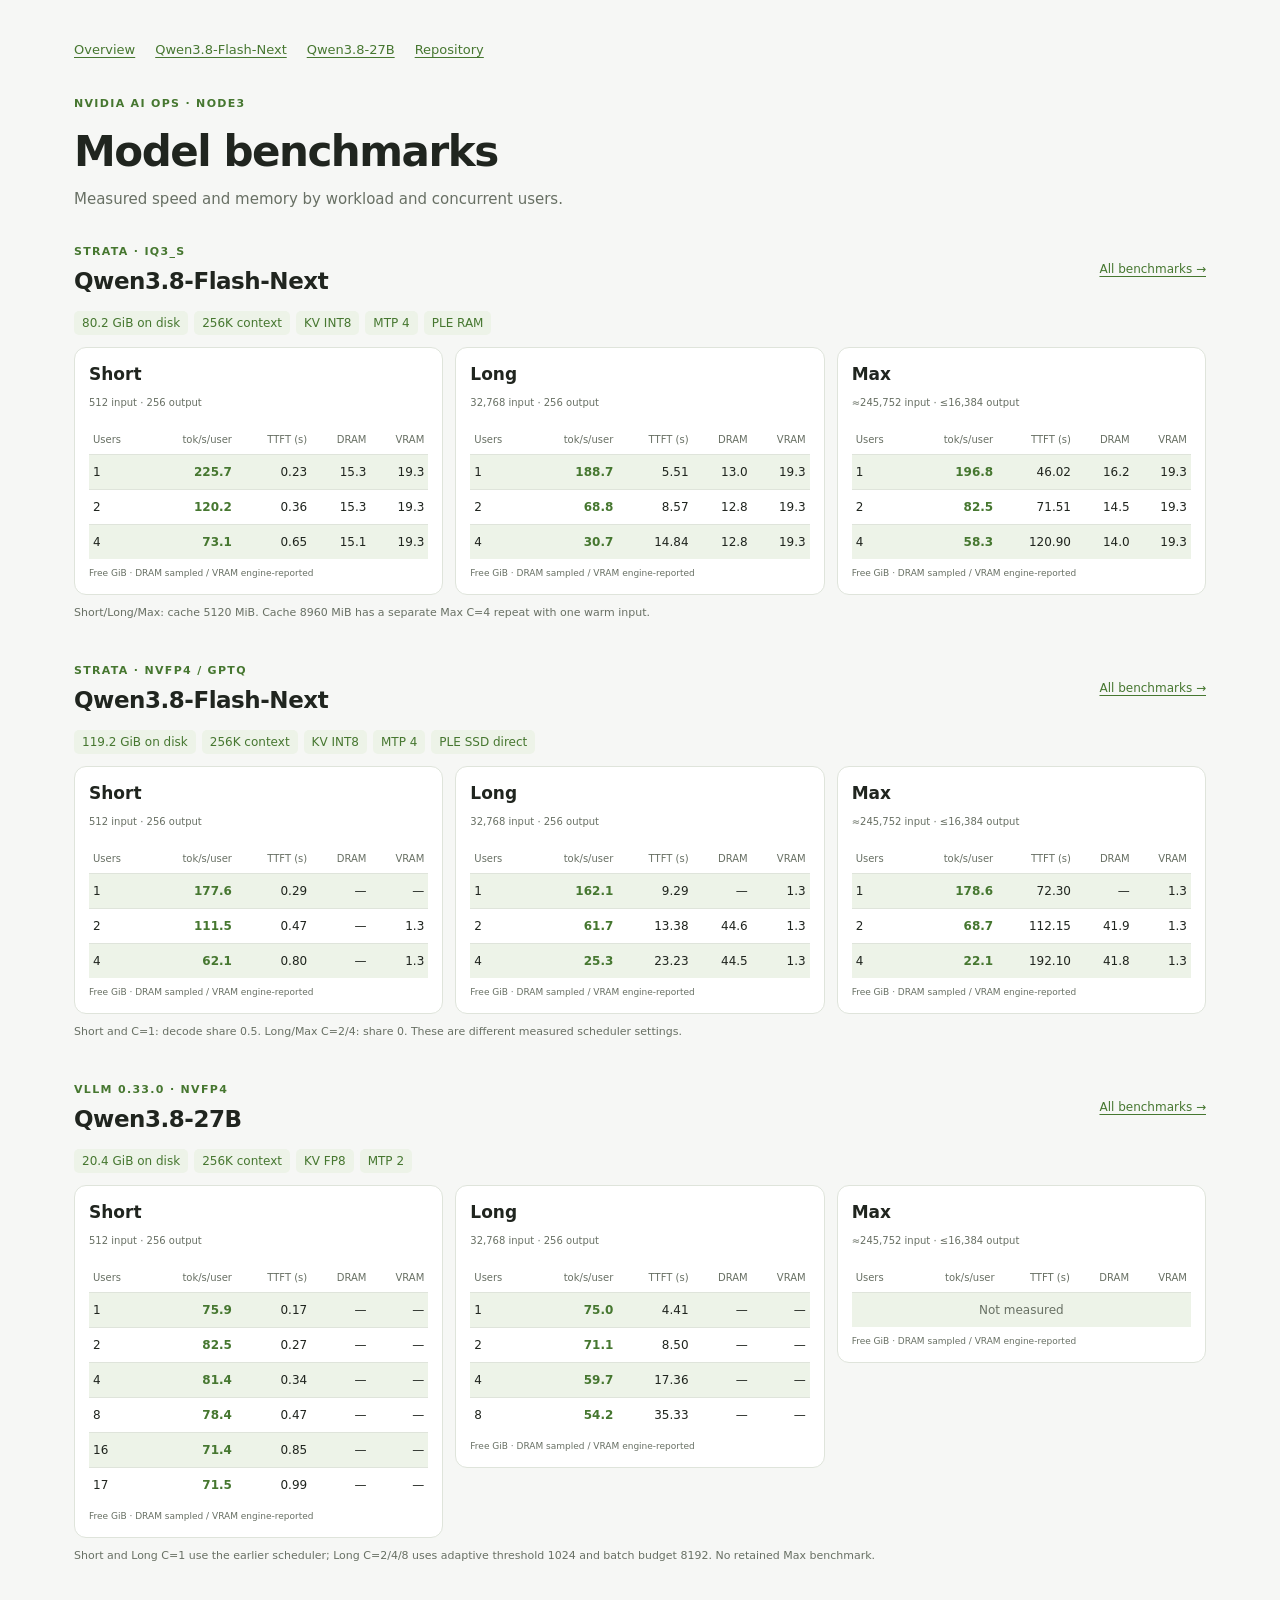
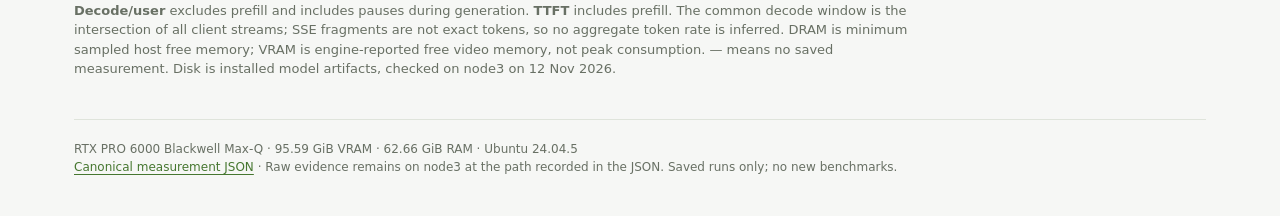
==== reports/index.html @ 9e2b3876 "Add inference profiles and model benchmark reports" ====
<!doctype html>
<html lang="en">
<head>
<meta charset="utf-8">
<meta name="viewport" content="width=device-width, initial-scale=1">
<title>Model benchmarks · NVIDIA AI Ops</title>
<link rel="stylesheet" href="report.css?v=cards-row">
<script src="report.js?v=vram-label" defer>
</script>
</head>
<body data-model="">
<main>
<nav>
<a href="index.html">Overview</a>
<a href="qwen38-flash-next.html">Qwen3.8-Flash-Next</a>
<a href="qwen38-27b.html">Qwen3.8-27B</a>
<a href="https://github.com/romancone/nvidia-ai-ops">Repository</a>
</nav>
<p class="eyebrow">NVIDIA AI Ops · node3</p>
<h1>Model benchmarks</h1>
<p class="muted">Measured speed and memory by workload and concurrent users.</p>

<div id="cards" class="cards">
</div>
<p id="loading" class="muted">Loading saved measurements…</p>
<p class="legend">
<strong>Decode/user</strong> excludes prefill and includes pauses during generation. <strong>TTFT</strong> includes prefill. The common decode window is the intersection of all client streams; SSE fragments are not exact tokens, so no aggregate token rate is inferred. DRAM is minimum sampled host free memory; VRAM is engine-reported free video memory, not peak consumption. — means no saved measurement. Disk is installed model artifacts, checked on node3 on 12 Nov 2026.</p>
<footer class="foot"><span data-hardware></span><br>
<a href="../evaluation/benchmark-data.json">Canonical measurement JSON</a> · Raw evidence remains on node3 at the path recorded in the JSON. Saved runs only; no new benchmarks.</footer>
</main>
</body>
</html>
---- reports/report.css ----
:root {
  color-scheme:light dark;
  --bg:#f6f7f5;
  --panel:#fff;
  --text:#20251f;
  --muted:#687064;
  --line:#dfe4db;
  --accent:#467730;
  --soft:#edf3e8
}

@media(prefers-color-scheme:dark) {
  :root {
  --bg:#151914;
  --panel:#1d231c;
  --text:#eef2ea;
  --muted:#a5afa0;
  --line:#343e30;
  --accent:#b2d797;
  --soft:#293724
}

}

* {
  box-sizing:border-box
}
body {
  margin:0;
  background:var(--bg);
  color:var(--text);
  font:15px/1.5 system-ui,sans-serif
}
main {
  max-width:1180px;
  margin:auto;
  padding:40px 24px
}
a {
  color:var(--accent);
  text-underline-offset:3px
}
nav {
  display:flex;
  gap:20px;
  flex-wrap:wrap;
  margin-bottom:36px;
  font-size:13px
}
h1 {
  font-size:clamp(28px,4vw,42px);
  line-height:1.15;
  letter-spacing:-.035em;
  margin:0 0 12px
}
h2 {
  font-size:24px;
  letter-spacing:-.02em;
  margin:32px 0 12px
}
h3 {
  font-size:20px;
  margin:6px 0 12px
}
p {
  margin:8px 0 16px
}
.muted,.note {
  color:var(--muted)
}
.eyebrow {
  text-transform:uppercase;
  letter-spacing:.12em;
  font-size:11px;
  font-weight:700;
  color:var(--accent)
}
.toolbar {
  display:flex;
  flex-wrap:wrap;
  gap:16px;
  align-items:center;
  margin:30px 0 20px
}
.seg {
  display:inline-flex;
  border:1px solid var(--line);
  padding:3px;
  border-radius:10px;
  gap:3px
}
.seg button {
  font:inherit;
  font-size:13px;
  border:0;
  border-radius:7px;
  padding:7px 17px;
  background:transparent;
  color:var(--muted);
  cursor:pointer
}
.seg button[aria-pressed=true] {
  background:var(--soft);
  color:var(--accent);
  font-weight:650
}
.cards {
  display:grid;
  grid-template-columns:repeat(3,minmax(0,1fr));
  gap:16px
}
.card,section.panel {
  padding:24px;
  background:var(--panel);
  border:1px solid var(--line);
  border-radius:16px
}
.card h2 {
  font-size:21px;
  margin:8px 0 4px
}
.chips {
  display:flex;
  gap:6px;
  flex-wrap:wrap;
  margin:16px 0
}
.chip {
  padding:3px 8px;
  border-radius:5px;
  background:var(--soft);
  color:var(--accent);
  font-size:12px;
  white-space:nowrap
}
table {
  border-collapse:collapse;
  width:100%;
  font-variant-numeric:tabular-nums
}
th,td {
  text-align:right;
  padding:10px 8px;
  border-bottom:1px solid var(--line);
  white-space:nowrap
}
th {
  font-size:11px;
  font-weight:600;
  color:var(--muted)
}
th:first-child,td:first-child {
  text-align:left
}
td {
  font-size:14px
}
tbody tr:last-child td {
  border-bottom:0
}
.card td {
  font-size:19px
}
.card td:first-child {
  font-size:14px
}
.card .note {
  font-size:12px;
  min-height:72px;
  margin-top:16px
}
.card footer {
  margin-top:18px;
  font-size:13px
}
.table-wrap {
  overflow-x:auto
}
.caption {
  font-size:12px;
  color:var(--muted);
  margin:12px 0 0
}
.legend {
  max-width:850px;
  margin:26px 0;
  font-size:13px;
  color:var(--muted)
}
details {
  border-top:1px solid var(--line);
  padding:16px 0
}
summary {
  cursor:pointer;
  font-weight:600
}
pre {
  white-space:pre-wrap;
  overflow-wrap:anywhere;
  background:var(--soft);
  padding:16px;
  border-radius:8px;
  font-size:13px
}
img {
  max-width:320px;
  width:100%;
  border-radius:8px
}
code {
  overflow-wrap:anywhere;
  font-size:12px
}
.notice {
  padding:14px 18px;
  background:var(--soft);
  border-radius:10px;
  font-size:13px;
  margin:20px 0
}
.panel {
  margin:24px 0
}
.badge {
  color:var(--accent);
  font-size:12px
}
.empty {
  color:var(--muted);
  padding:24px 0
}
.foot {
  margin-top:40px;
  padding-top:20px;
  border-top:1px solid var(--line);
  font-size:12px;
  color:var(--muted)
}
@media(max-width:900px) {
  .cards {
  grid-template-columns:1fr
}
.card .note {
  min-height:0
}
.card {
  padding:20px
}

}
@media(max-width:500px) {
  main {
  padding:24px 16px
}
nav {
  gap:12px;
  margin-bottom:24px
}
section.panel {
  padding:16px
}
.seg button {
  padding:7px 12px
}

}

.filter-label {
  display: block;
  margin-bottom: 6px;
  color: var(--muted);
  font-size: 12px;
}
[hidden] { display: none !important; }

#cards { display:block }
.model-group { margin:28px 0 36px }
.model-heading { display:flex; justify-content:space-between; align-items:center; gap:12px }
.model-heading h2 { margin:3px 0 0; font-size:23px }
.model-heading a { font-size:12px; white-space:nowrap }
.model-group .chips { margin:12px 0 }
.workload-cards { display:grid; grid-template-columns:repeat(3,minmax(0,1fr)); gap:12px; align-items:start }
.workload-cards .card { padding:14px; border-radius:12px }
.workload-heading h3 { font-size:17px; margin:0 0 3px }
.budget { font-size:10px; color:var(--muted) }
.card-table { margin:12px 0 8px }
.card-table th { font-size:10px; padding:7px 4px; font-weight:500 }
.card-table td,.card-table td:first-child { font-size:12px; padding:8px 4px }
.card-table .speed { font-weight:650; color:var(--accent) }
.card-table tbody tr:nth-child(odd) { background:var(--soft) }
.card-table .unmeasured { text-align:center; color:var(--muted); padding:18px 4px }
.memory-label { font-size:9px; color:var(--muted); margin:0 }
.model-group > .note { font-size:11px; margin:10px 0 0 }
@media(max-width:1000px) { .workload-cards { gap:8px; grid-template-columns:repeat(3,minmax(215px,1fr)); overflow-x:auto } .workload-cards .card { padding:10px 8px } .card-table th { font-size:9px; padding:6px 2px } .card-table td,.card-table td:first-child { font-size:11px; padding:7px 2px } }
@media(max-width:500px) { .model-heading { align-items:flex-start; flex-direction:column; gap:6px } }
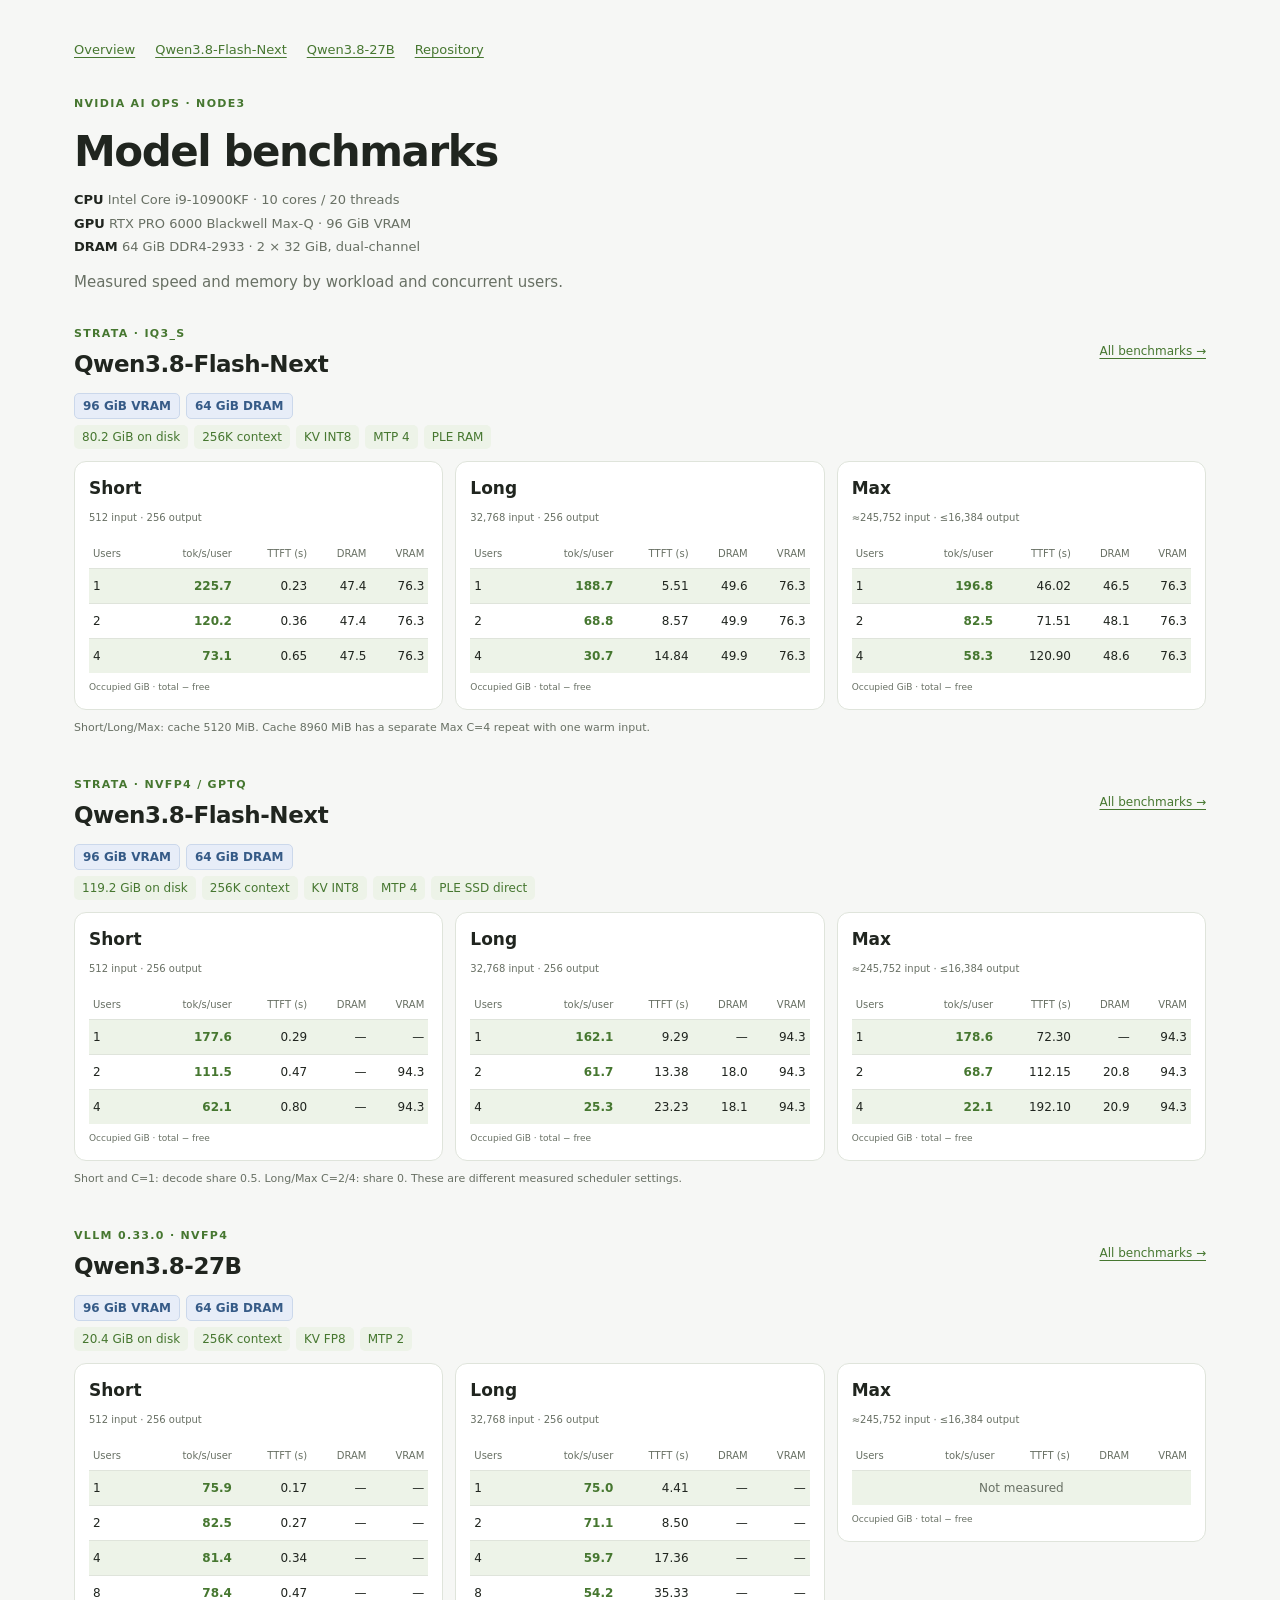
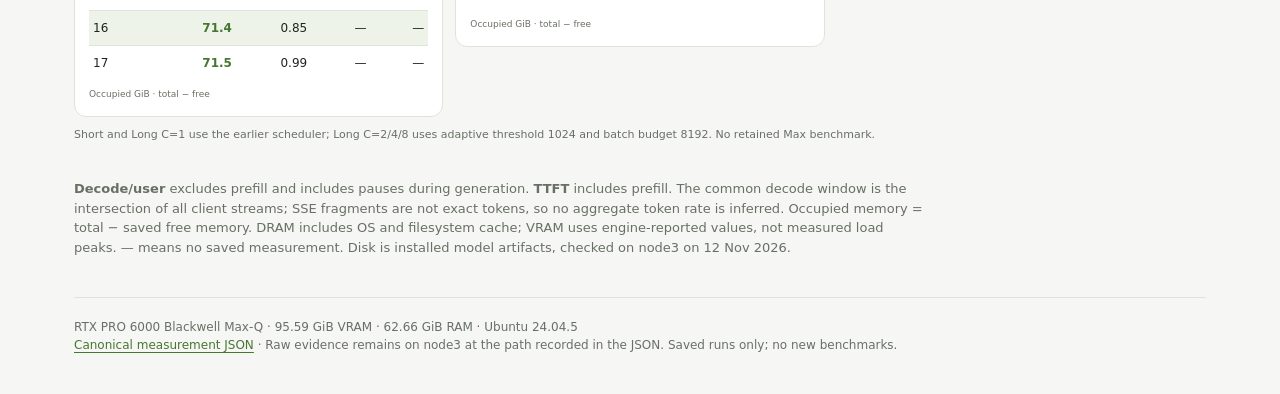
==== commit 034f94ca: "Configure report Pages deployment and document platform memory" ====
--- a/reports/index.html
+++ b/reports/index.html
@@ -4,8 +4,8 @@
 <meta charset="utf-8">
 <meta name="viewport" content="width=device-width, initial-scale=1">
 <title>Model benchmarks · NVIDIA AI Ops</title>
-<link rel="stylesheet" href="report.css?v=cards-row">
-<script src="report.js?v=vram-label" defer>
+<link rel="stylesheet" href="report.css?v=occupied">
+<script src="report.js?v=occupied" defer>
 </script>
 </head>
 <body data-model="">
@@ -18,13 +18,14 @@
 </nav>
 <p class="eyebrow">NVIDIA AI Ops · node3</p>
 <h1>Model benchmarks</h1>
+<div class="platform" data-platform aria-label="Benchmark hardware"></div>
 <p class="muted">Measured speed and memory by workload and concurrent users.</p>
 
 <div id="cards" class="cards">
 </div>
 <p id="loading" class="muted">Loading saved measurements…</p>
 <p class="legend">
-<strong>Decode/user</strong> excludes prefill and includes pauses during generation. <strong>TTFT</strong> includes prefill. The common decode window is the intersection of all client streams; SSE fragments are not exact tokens, so no aggregate token rate is inferred. DRAM is minimum sampled host free memory; VRAM is engine-reported free video memory, not peak consumption. — means no saved measurement. Disk is installed model artifacts, checked on node3 on 12 Nov 2026.</p>
+<strong>Decode/user</strong> excludes prefill and includes pauses during generation. <strong>TTFT</strong> includes prefill. The common decode window is the intersection of all client streams; SSE fragments are not exact tokens, so no aggregate token rate is inferred. Occupied memory = total − saved free memory. DRAM includes OS and filesystem cache; VRAM uses engine-reported values, not measured load peaks. — means no saved measurement. Disk is installed model artifacts, checked on node3 on 12 Nov 2026.</p>
 <footer class="foot"><span data-hardware></span><br>
 <a href="../evaluation/benchmark-data.json">Canonical measurement JSON</a> · Raw evidence remains on node3 at the path recorded in the JSON. Saved runs only; no new benchmarks.</footer>
 </main>
--- a/reports/report.css
+++ b/reports/report.css
@@ -294,3 +294,10 @@
 .model-group > .note { font-size:11px; margin:10px 0 0 }
 @media(max-width:1000px) { .workload-cards { gap:8px; grid-template-columns:repeat(3,minmax(215px,1fr)); overflow-x:auto } .workload-cards .card { padding:10px 8px } .card-table th { font-size:9px; padding:6px 2px } .card-table td,.card-table td:first-child { font-size:11px; padding:7px 2px } }
 @media(max-width:500px) { .model-heading { align-items:flex-start; flex-direction:column; gap:6px } }
+
+.hardware-chip { background:#e7edf8; color:#365b87; border:1px solid #cbd8eb; font-weight:600 }
+.platform { display:grid; gap:4px; margin:14px 0; font-size:13px; color:var(--muted) }
+.platform strong { color:var(--text); font-weight:600 }
+.model-group .hardware-row { margin-bottom:6px }
+.hardware-row + .chips { margin-top:0 }
+@media(prefers-color-scheme:dark) { .hardware-chip { background:#243348; color:#b4cff2; border-color:#3c526f } }
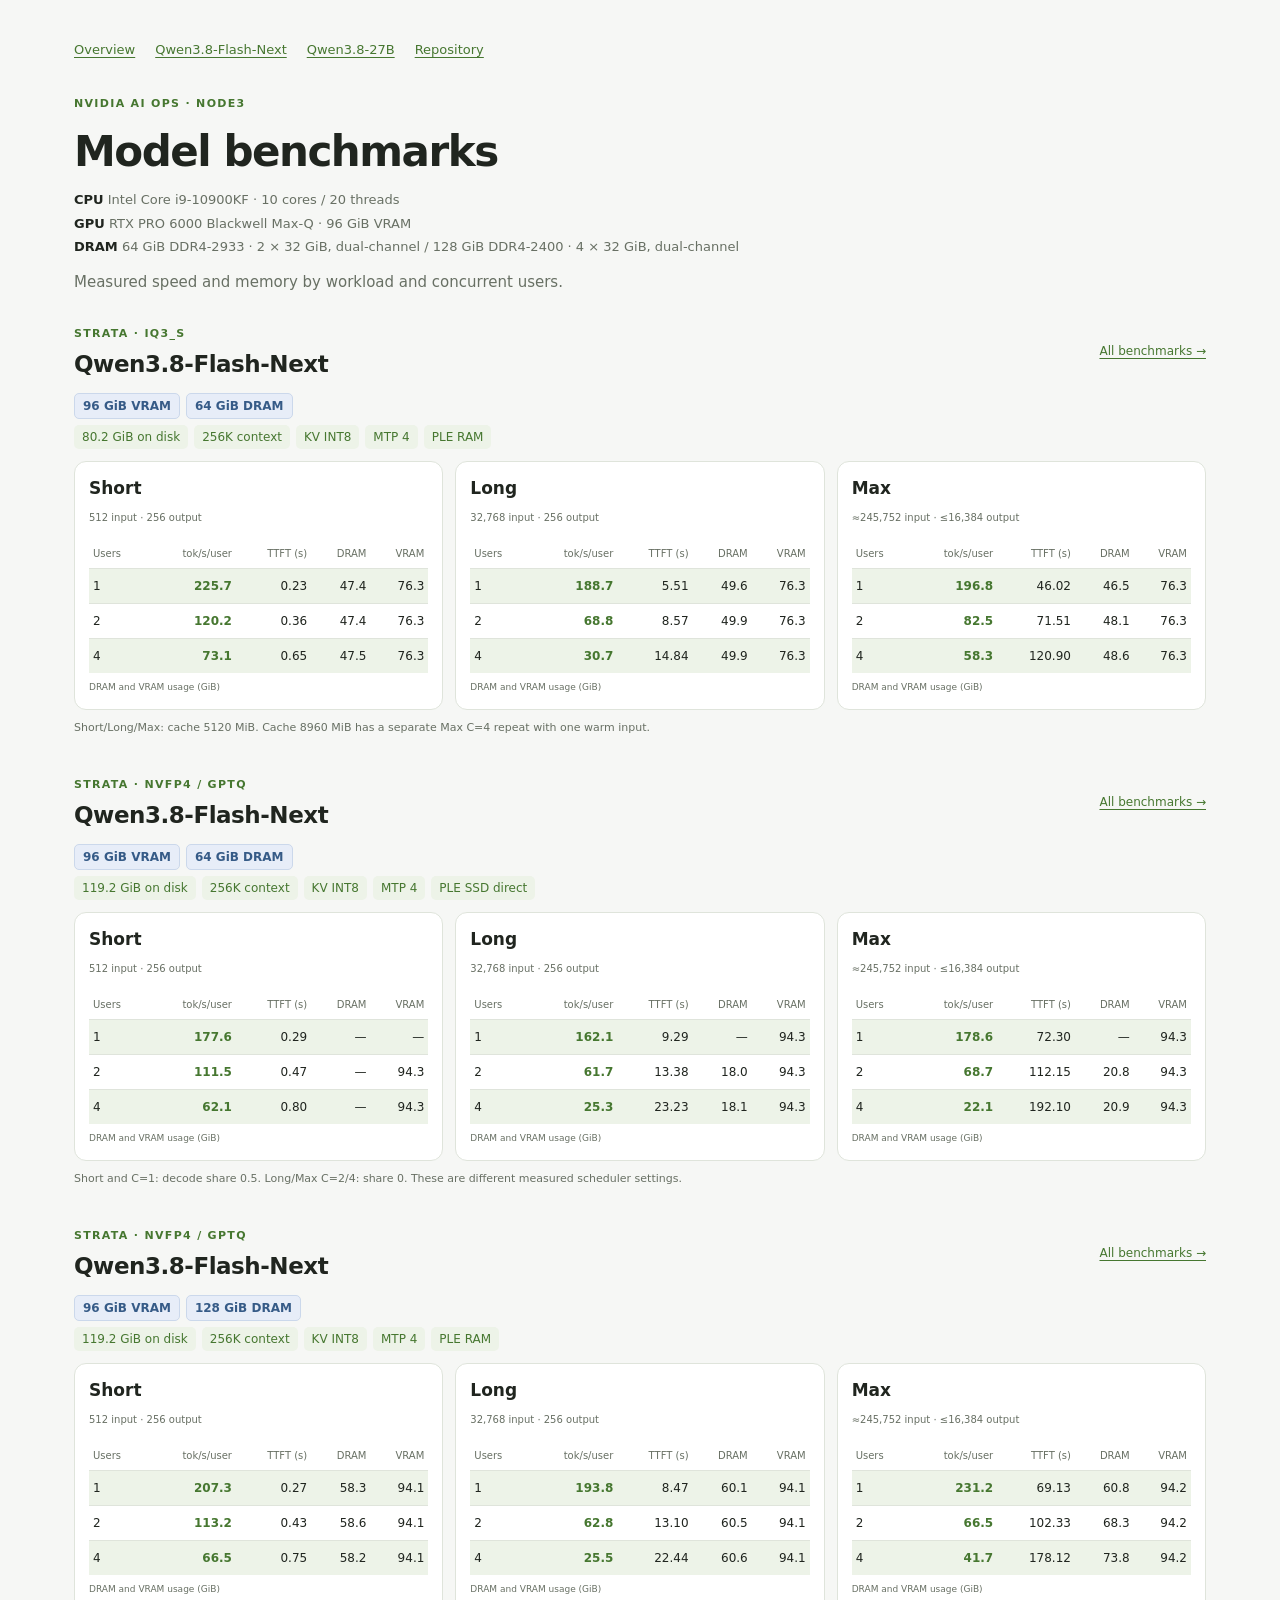
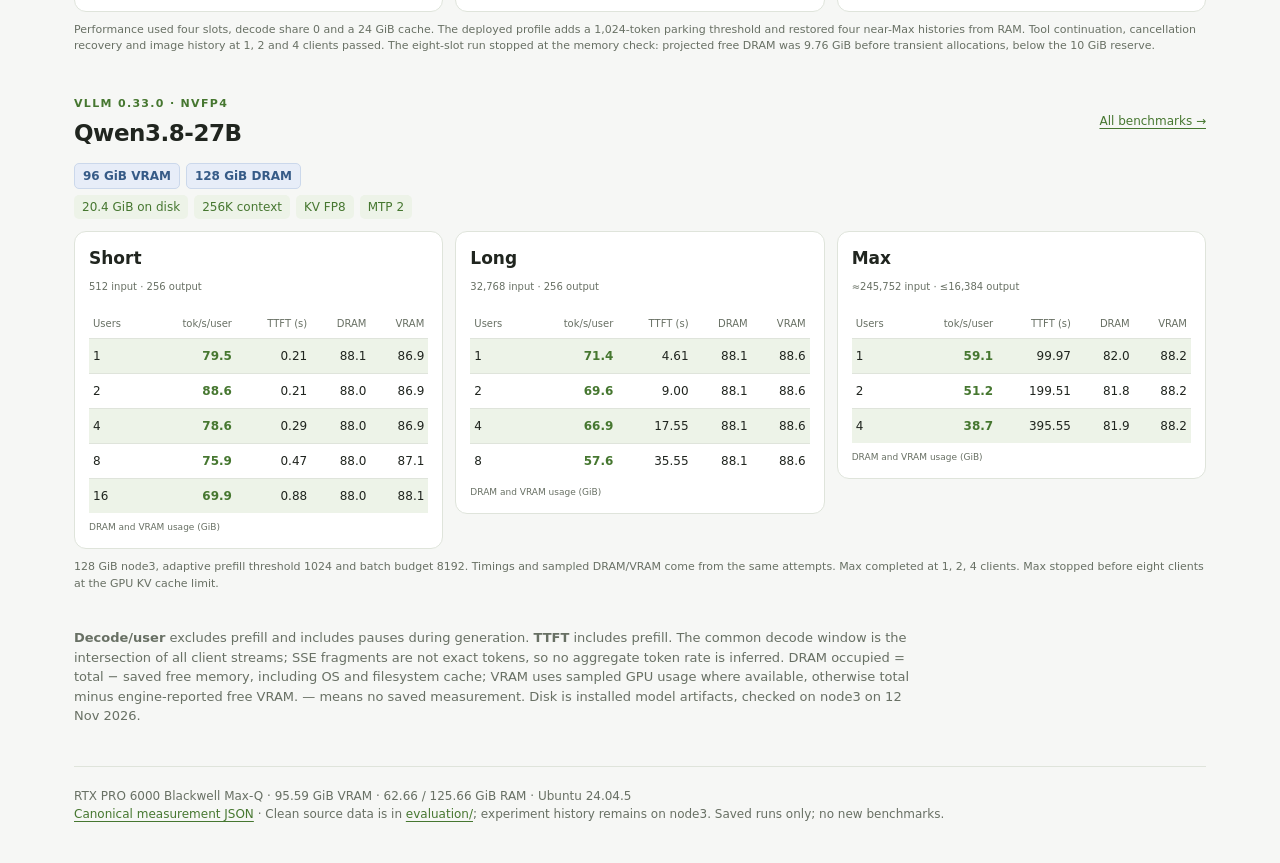
==== commit 06a73339: "Publish completed benchmarks and clean evaluation sources" ====
--- a/reports/index.html
+++ b/reports/index.html
@@ -5,7 +5,7 @@
 <meta name="viewport" content="width=device-width, initial-scale=1">
 <title>Model benchmarks · NVIDIA AI Ops</title>
 <link rel="stylesheet" href="report.css?v=occupied">
-<script src="report.js?v=occupied" defer>
+<script src="report.js?v=27b-128g-overview" defer>
 </script>
 </head>
 <body data-model="">
@@ -25,9 +25,9 @@
 </div>
 <p id="loading" class="muted">Loading saved measurements…</p>
 <p class="legend">
-<strong>Decode/user</strong> excludes prefill and includes pauses during generation. <strong>TTFT</strong> includes prefill. The common decode window is the intersection of all client streams; SSE fragments are not exact tokens, so no aggregate token rate is inferred. Occupied memory = total − saved free memory. DRAM includes OS and filesystem cache; VRAM uses engine-reported values, not measured load peaks. — means no saved measurement. Disk is installed model artifacts, checked on node3 on 12 Nov 2026.</p>
+<strong>Decode/user</strong> excludes prefill and includes pauses during generation. <strong>TTFT</strong> includes prefill. The common decode window is the intersection of all client streams; SSE fragments are not exact tokens, so no aggregate token rate is inferred. DRAM occupied = total − saved free memory, including OS and filesystem cache; VRAM uses sampled GPU usage where available, otherwise total minus engine-reported free VRAM. — means no saved measurement. Disk is installed model artifacts, checked on node3 on 12 Nov 2026.</p>
 <footer class="foot"><span data-hardware></span><br>
-<a href="../evaluation/benchmark-data.json">Canonical measurement JSON</a> · Raw evidence remains on node3 at the path recorded in the JSON. Saved runs only; no new benchmarks.</footer>
+<a href="../evaluation/benchmark-data.json">Canonical measurement JSON</a> · Clean source data is in <a href="../evaluation/README.md">evaluation/</a>; experiment history remains on node3. Saved runs only; no new benchmarks.</footer>
 </main>
 </body>
 </html>
--- a/reports/report.css
+++ b/reports/report.css
@@ -301,3 +301,7 @@
 .model-group .hardware-row { margin-bottom:6px }
 .hardware-row + .chips { margin-top:0 }
 @media(prefers-color-scheme:dark) { .hardware-chip { background:#243348; color:#b4cff2; border-color:#3c526f } }
+
+@media(max-width:700px) {
+  .workload-cards { grid-template-columns:minmax(0,1fr); overflow-x:visible }
+}
